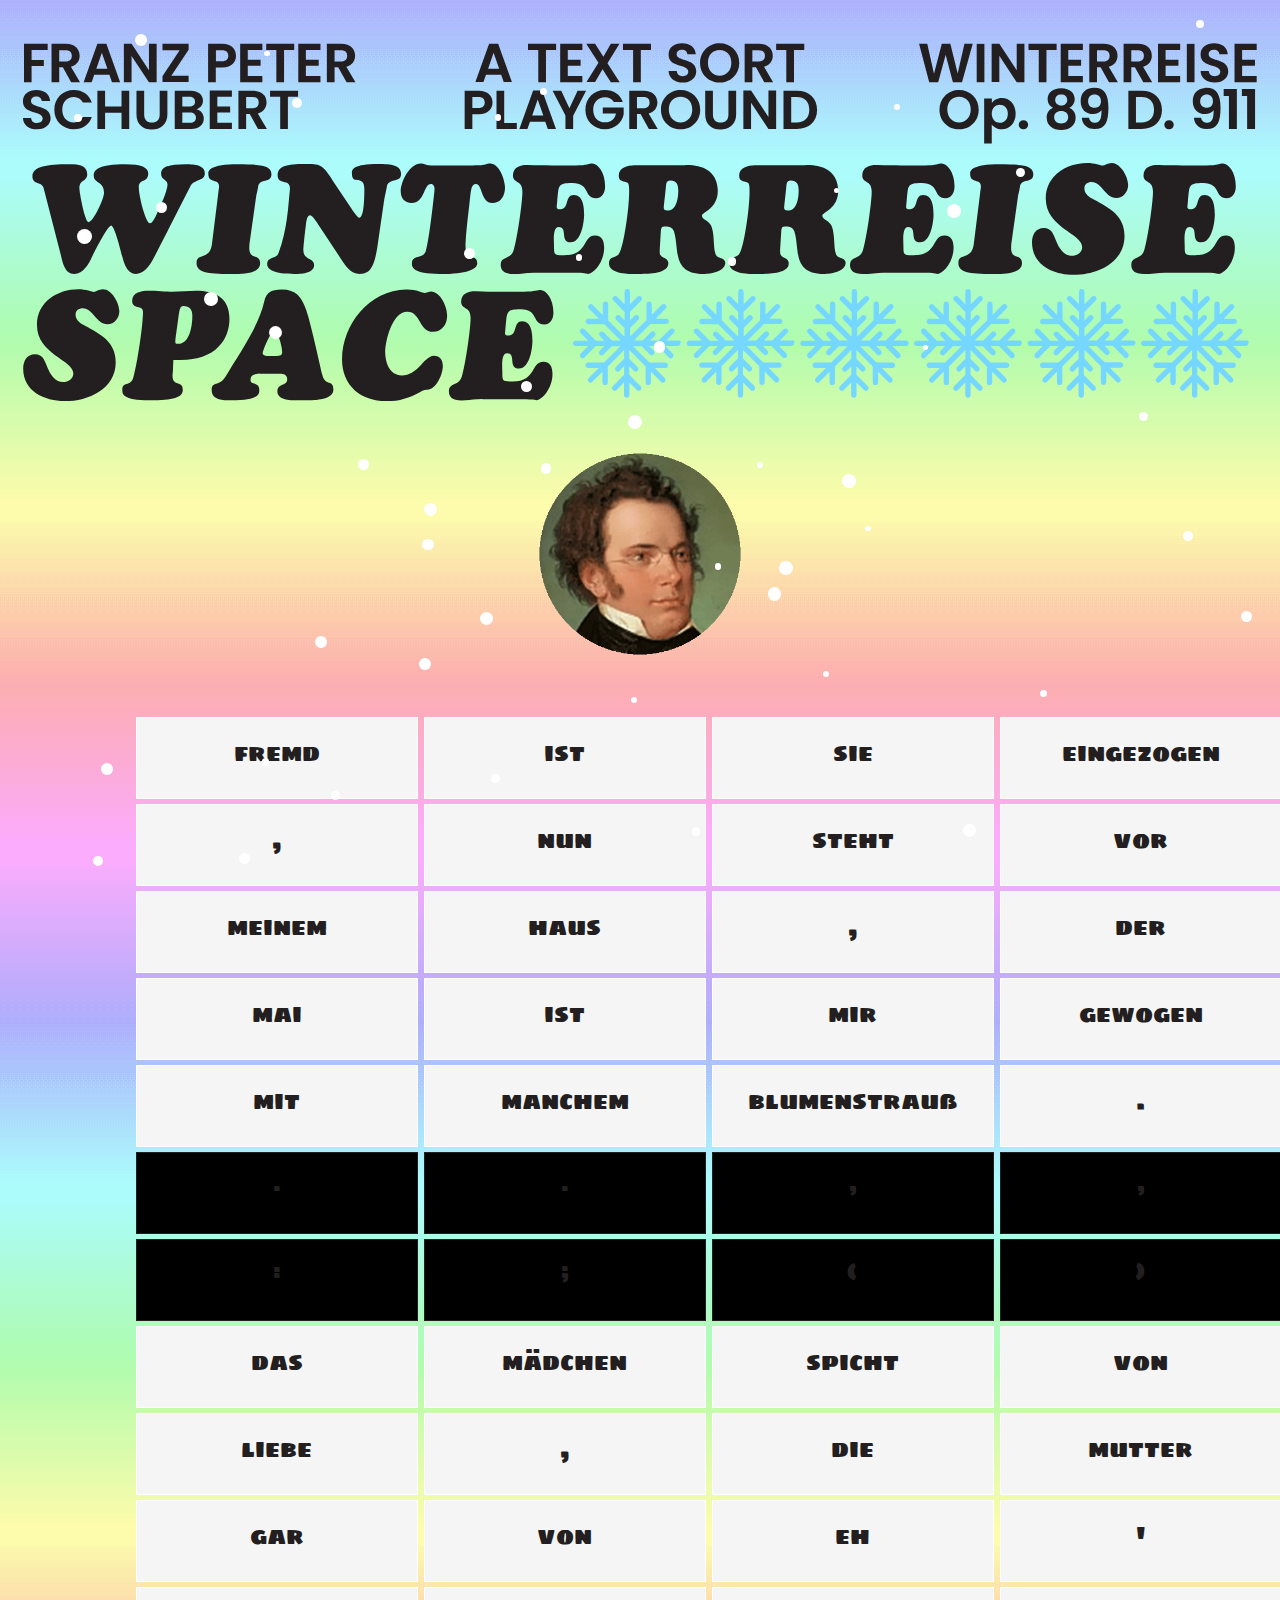
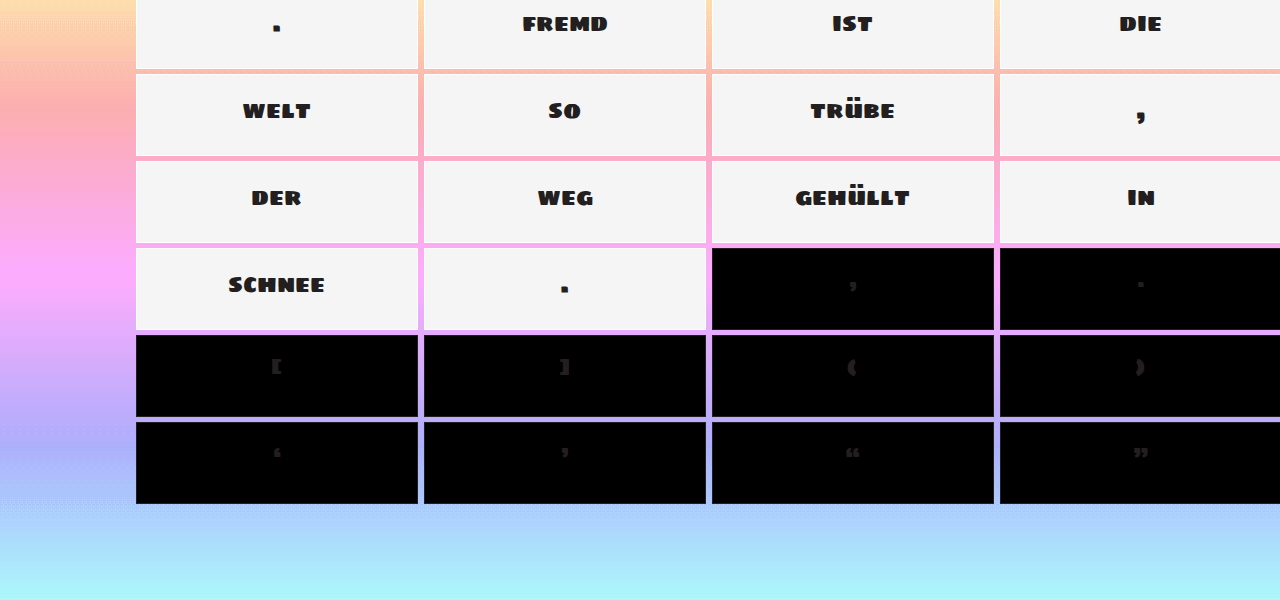
==== index.html @ 1323a94a "0.01" ====
<!DOCTYPE html>
<head>
  <meta charset="utf-8">
  <meta name="viewport" content="width=device-width, initial-scale=1">
  <link href="https://fonts.googleapis.com/css?family=Sigmar+One&display=swap" rel="stylesheet">
  <script src="https://code.jquery.com/jquery-2.2.4.min.js"></script>
  <title>❄ Winterreise Space ❄</title>
</head>
<body>
  <script type="text/javascript" src="./data/snowfall.jquery.min.js"></script>
  <script type="text/javascript">
  jQuery(document).snowfall({
    flakeCount : 50,			// 要素の数
    flakeColor : '#FFF',		// 要素の色
    flakeIndex : 999999,		// 要素のz-index
    minSize : 5,				// 要素の最小サイズ
    maxSize : 15,				// 要素の最大サイズ
    minSpeed : 1,				// 要素の最小落下スピード
    maxSpeed : 5,				// 要素の最大落下スピード
    round : true,				// 要素に丸みを持たせる？
    shadow : false				// 要素に影をつける？
    //collection : 'div'		// 要素を指定の要素に積もらせる設定(画像を設定してもflakeColorで指定した要素の色が積もります)
    //image : './image.png'		// 要素を指定の画像に変更
  });
  </script>
<style>
  body {
    margin: 10px auto;
    width: 100%;
    background: url("./data/vertical3.gif"); 
    color: #231F20;
    font-family: 'Sigmar One', cursive, "Tsukushi A Round Gothic", 筑紫A丸ゴシック, YuGothic, "Yu Gothic", 游ゴシック, sans-serif;
  }
  h1{
  padding: 10px;
  font-weight: bold;
  font-size: 200%;
  text-align: center;
  }
  h4{
  /* padding-top: 30%; */
  margin-top: 300px;
  padding: 10px;
  font-size: 200%;
  text-align: center;
  /* padding: 5px; */
  }
  .container{
    margin: 0 auto;
    width: 90%;
    height: 50%
  }
  .list{
    float: center;
    margin-left: 2.5%;
    width: 100%;
  }
  .list li {
    float: left;
    /* margin-left: 15px; */
    margin-bottom: 5px;
    margin-right: 3px;
    margin-left: 3px;
    padding: 15px;
    width: 250px;
    height: 50px;
    border: 1px solid rgb(255, 255, 255);
    background-color: whitesmoke;
    font-size: 24px;
    text-align: center;
    list-style: none;
  }
  .list li:hover {
    cursor: move;
  }
  .Tlist {
    float: center;
    margin-left: 2.5%;
    width: 100%;
  }
  .Tlist li {
    float: left;
    font-size: 20px;
    padding: 15px;
    margin-bottom: 5px;
    margin-right: 3px;
    margin-left: 3px;
    background-color: black;
    border: 1px solid #231f20;
    color: #231F20;
    width: 250px; height: 50px;
    text-align: center;
    list-style: none;
  }
  .logo {
  font-family: "Tsukushi A Round Gothic", 筑紫A丸ゴシック, YuGothic, "Yu Gothic", 游ゴシック, sans-serif;
  padding: 0px;
  font-weight: bold;
  font-size: 180%;
  text-align:center; }
  @media screen and (max-width: 480px) {
    #logo {
      display: inline-block;
      padding: 0px 0px 20px;
      text-align: center;
    }
  }
  .logo .logoimg {
    /* display: block; */
    width: 48%;
    margin: 3%;
    fill: black; }
    @media screen and (max-width: 480px) {
      .logo .logoimg {
        display: inline-block;
        width: 100%;
        margin: auto; 
        padding: 0px 0px 0px;} }
  .img {
    /* display: block; */
    width: 30%;
    height: auto;
    padding-top: 10px;
    fill: black; }
</style>
<h1>
  <!-- ❄ Winterreise Space ❄ -->
  <img src="./data/logo.svg" class="logoimg"><br>
  <img src="./data/13.gif"class="img">
</h1><p>
<div class="container">
<div class="lists_wrap">
<ul class="list" id="list1">
  <li class="list">fremd</li>
  <li class="list">ist</li>
  <li class="list">sie</li>
  <li class="list">eingezogen</li>
  <li class="list">,</li>
  <li class="list">nun</li>
  <li class="list">steht</li>
  <li class="list">vor</li>
  <li class="list">meinem</li>
  <li class="list">haus</li>
  <li class="list">,</li>
  <li class="list">der</li>
  <li class="list">mai</li>
  <li class="list">ist</li>
  <li class="list">mir</li>
  <li class="list">gewogen</li>
  <li class="list">mit</li>
  <li class="list">manchem</li>
  <li class="list">blumenstrauß</li>
  <li class="list">.</li>
</ul>
</div>
</div>
<!-- <br><br><br><br><br><br><br><br><br><br><br><br><br><br><br><br><br> -->
<!-- <h4>👇 -------------- TRASH -------------- 👇</h4> -->
<div class="container">
<ul class="Tlist" id="trash1">
  <li class="Tlist">.</li>
  <li class="Tlist">.</li>
  <li class="Tlist">,</li>
  <li class="Tlist">,</li>
  <li class="Tlist">:</li>
  <li class="Tlist">;</li>
  <li class="Tlist">(</li>
  <li class="Tlist">)</li>

</ul>

</div>
<div class="container">
  <ul class="list" id="list2">
    <li class="list">das</li>
    <li class="list">mädchen</li>
    <li class="list">spicht</li>
    <li class="list">von</li>
    <li class="list">liebe</li>
    <li class="list">,</li>
    <li class="list">die</li>
    <li class="list">mutter</li>
    <li class="list">gar</li>
    <li class="list">von</li>
    <li class="list">eh</li>
    <li class="list">'</li>
    <li class="list">.</li>
    <li class="list">fremd</li>
    <li class="list">ist</li>
    <li class="list">die</li>
    <li class="list">welt</li>
    <li class="list">so</li>
    <li class="list">trübe</li>
    <li class="list">,</li>
    <li class="list">der</li>
    <li class="list">weg</li>
    <li class="list">gehüllt</li>
    <li class="list">in</li>
    <li class="list">schnee</li>
    <li class="list">.</li>
  </ul>
  </div>
<div class="container">
    <ul class="Tlist" id="trash2">
      <li class="Tlist">,</li>
      <li class="Tlist">.</li>
      <li class="Tlist">[</li>
      <li class="Tlist">]</li>
      <li class="Tlist">(</li>
      <li class="Tlist">)</li>
      <li class="Tlist">‘</li>
      <li class="Tlist">’</li>
      <li class="Tlist">“</li>
      <li class="Tlist">”</li>

  </p>    
  </ul>
  </div>
<h1><p><br><br><br><br><br><br><br><br><br><br><br><br><br><br><br><br><br><br><br><br><br><br><br><br><br><br>
</h1></p>
<script src="./js/jquery-3.3.1.min.js"></script>
<script src="./js/Sortable/Sortable.min.js"></script>
<!-- <script src="./js/sor_ser.js"></script> -->
<script>
  // $(function(){
  //   Sortable.create(listWithHandle, {
  //     animation: 150,
  //   });
  // });
  $(function(){
    Sortable.create(list1, {
      sort: 1,
      group: {
        name: 'common_lists',
        pull: 'clone', // コピー
        pull: true,    // 移動
        put: true
      },
      animation: 150
    });
    Sortable.create(trash1, {
      sort: 1,
      group: {
        name: 'common_lists',
        pull: true,
        put: true
      },
      animation: 150
    });
    Sortable.create(list2, {
      sort: 1,
      group: {
        name: 'common_lists',
        pull: true,
        put: true
      },
      animation: 150
    });
    Sortable.create(trash2, {
      sort: 1,
      group: {
        name: 'common_lists',
        pull: true,
        put: true
      },
      animation: 150
    });
  });
  // var sortableLinks = $("list1", "list2");
  // $(sortableLinks).sortable();
  // var linkOrderData = $(sortableLinks).sortable('serialize');


</script>
</body>
</html>
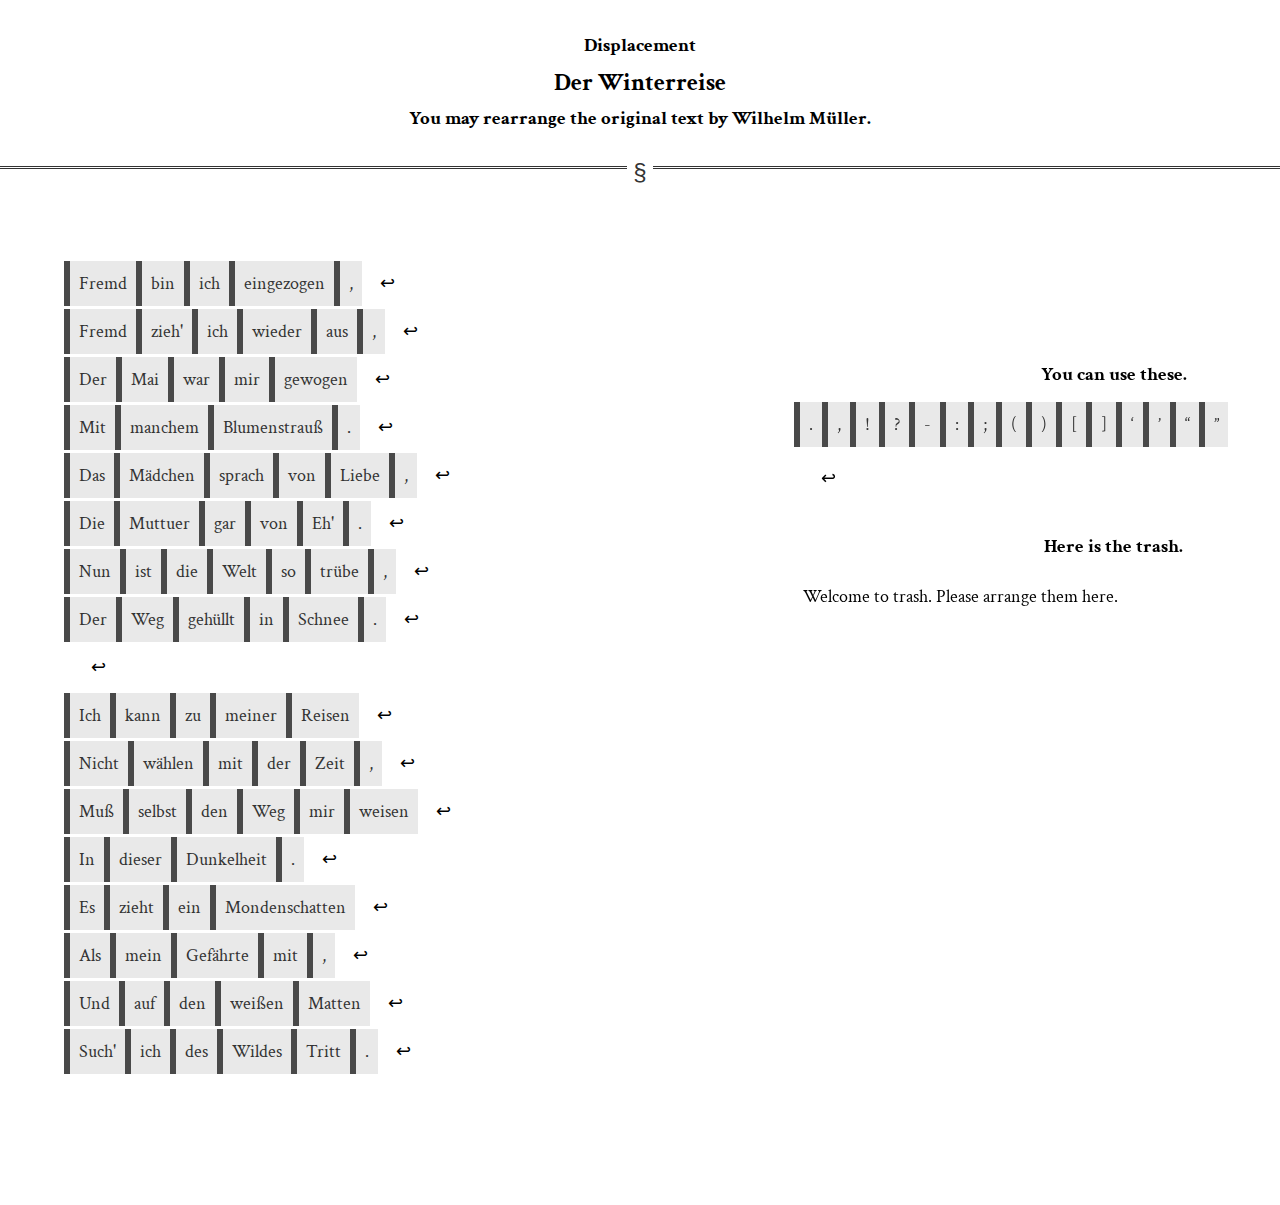
==== commit 63c8d7bd: "1.0" ====
--- a/index.html
+++ b/index.html
@@ -2,275 +2,195 @@
 <head>
   <meta charset="utf-8">
   <meta name="viewport" content="width=device-width, initial-scale=1">
-  <link href="https://fonts.googleapis.com/css?family=Sigmar+One&display=swap" rel="stylesheet">
-  <script src="https://code.jquery.com/jquery-2.2.4.min.js"></script>
-  <title>❄ Winterreise Space ❄</title>
+  <!-- <link href="https://fonts.googleapis.com/css?family=Sigmar+One&display=swap" rel="stylesheet"> -->
+  <link href="https://fonts.googleapis.com/css?family=Crimson+Text&display=swap" rel="stylesheet">
+  <link href="./index.css" rel="stylesheet">
+  <script type="text/javascript" src="http://ajax.googleapis.com/ajax/libs/jquery/2.1.0/jquery.min.js"></script>
+  <script src="./Sortable.min.js"></script>
+  <title>Der Winterreise</title>
 </head>
 <body>
-  <script type="text/javascript" src="./data/snowfall.jquery.min.js"></script>
+  <div class="H2">Displacement</div>
+  <div class="H1">Der Winterreise</div>
+  <div class="H11">You may rearrange the original text by Wilhelm Müller.</div>
+  <hr>
+  <!-- --------------------------------------------------------------------------- -->
+  <div class="split">
+    <!-- 👇左 -->
+    <div class="split-item split-left">
+  <div class="list">
+    <div class="item">Fremd</div>
+    <div class="item">bin</div>
+    <div class="item">ich</div>
+    <div class="item">eingezogen</div>
+    <div class="item">,</div>
+    <div class="filtered">　↩</div>
+    <div class="item">Fremd</div>
+    <div class="item">zieh'</div>
+    <div class="item">ich</div>
+    <div class="item">wieder</div>
+    <div class="item">aus</div>
+    <div class="item">,</div>
+    <div class="filtered">　↩</div>
+    <div class="item">Der</div>
+    <div class="item">Mai</div>
+    <div class="item">war</div>
+    <div class="item">mir</div>
+    <div class="item">gewogen</div>
+    <div class="filtered">　↩</div>
+    <div class="item">Mit</div>
+    <div class="item">manchem</div>
+    <div class="item">Blumenstrauß</div>
+    <div class="item">.</div>
+    <div class="filtered">　↩</div>
+    <div class="item">Das</div>
+    <div class="item">Mädchen</div>
+    <div class="item">sprach</div>
+    <div class="item">von</div>
+    <div class="item">Liebe</div>
+    <div class="item">,</div>
+    <div class="filtered">　↩</div>
+    <div class="item">Die</div>
+    <div class="item">Muttuer</div>
+    <div class="item">gar</div>
+    <div class="item">von</div>
+    <div class="item">Eh'</div>
+    <div class="item">.</div>
+    <div class="filtered">　↩</div>
+    <div class="item">Nun</div>
+    <div class="item">ist</div>
+    <div class="item">die</div>
+    <div class="item">Welt</div>
+    <div class="item">so</div>
+    <div class="item">trübe</div>
+    <div class="item">,</div>
+    <div class="filtered">　↩</div>
+    <div class="item">Der</div>
+    <div class="item">Weg</div>
+    <div class="item">gehüllt</div>
+    <div class="item">in</div>
+    <div class="item">Schnee</div>
+    <div class="item">.</div>
+    <div class="filtered">　↩</div>
+    <div class="filtered">　↩</div>
+    
+    <div class="item">Ich</div>
+    <div class="item">kann</div>
+    <div class="item">zu</div>
+    <div class="item">meiner</div>
+    <div class="item">Reisen</div>
+    <div class="filtered">　↩</div>
+    <div class="item">Nicht</div>
+    <div class="item">wählen</div>
+    <div class="item">mit</div>
+    <div class="item">der</div>
+    <div class="item">Zeit</div>
+    <div class="item">,</div>
+    <div class="filtered">　↩</div>
+    <div class="item">Muß</div>
+    <div class="item">selbst</div>
+    <div class="item">den</div>
+    <div class="item">Weg</div>
+    <div class="item">mir</div>
+    <div class="item">weisen</div>
+    <div class="filtered">　↩</div>
+    <div class="item">In</div>
+    <div class="item">dieser</div>
+    <div class="item">Dunkelheit</div>
+    <div class="item">.</div>
+    <div class="filtered">　↩</div>
+    <div class="item">Es</div>
+    <div class="item">zieht</div>
+    <div class="item">ein</div>
+    <div class="item">Mondenschatten</div>
+    <div class="filtered">　↩</div>
+    <div class="item">Als</div>
+    <div class="item">mein</div>
+    <div class="item">Gefährte</div>
+    <div class="item">mit</div>
+    <div class="item">,</div>
+    <div class="filtered">　↩</div>
+    <div class="item">Und</div>
+    <div class="item">auf</div>
+    <div class="item">den</div>
+    <div class="item">weißen</div>
+    <div class="item">Matten</div>
+    <div class="filtered">　↩</div>
+    <div class="item">Such'</div>
+    <div class="item">ich</div>
+    <div class="item">des</div>
+    <div class="item">Wildes</div>
+    <div class="item">Tritt</div>
+    <div class="item">.</div>
+    <div class="filtered">　↩</div>
+
+  </div>
   <script type="text/javascript">
-  jQuery(document).snowfall({
-    flakeCount : 50,			// 要素の数
-    flakeColor : '#FFF',		// 要素の色
-    flakeIndex : 999999,		// 要素のz-index
-    minSize : 5,				// 要素の最小サイズ
-    maxSize : 15,				// 要素の最大サイズ
-    minSpeed : 1,				// 要素の最小落下スピード
-    maxSpeed : 5,				// 要素の最大落下スピード
-    round : true,				// 要素に丸みを持たせる？
-    shadow : false				// 要素に影をつける？
-    //collection : 'div'		// 要素を指定の要素に積もらせる設定(画像を設定してもflakeColorで指定した要素の色が積もります)
-    //image : './image.png'		// 要素を指定の画像に変更
-  });
+    $(function() {
+      Sortable.create($('.list')[0], {
+        group: 'shared',
+        filter: '.filtered1',
+        animation: 150  // ミリ秒で指定
+    });
+    });
   </script>
-<style>
-  body {
-    margin: 10px auto;
-    width: 100%;
-    background: url("./data/vertical3.gif"); 
-    color: #231F20;
-    font-family: 'Sigmar One', cursive, "Tsukushi A Round Gothic", 筑紫A丸ゴシック, YuGothic, "Yu Gothic", 游ゴシック, sans-serif;
-  }
-  h1{
-  padding: 10px;
-  font-weight: bold;
-  font-size: 200%;
-  text-align: center;
-  }
-  h4{
-  /* padding-top: 30%; */
-  margin-top: 300px;
-  padding: 10px;
-  font-size: 200%;
-  text-align: center;
-  /* padding: 5px; */
-  }
-  .container{
-    margin: 0 auto;
-    width: 90%;
-    height: 50%
-  }
-  .list{
-    float: center;
-    margin-left: 2.5%;
-    width: 100%;
-  }
-  .list li {
-    float: left;
-    /* margin-left: 15px; */
-    margin-bottom: 5px;
-    margin-right: 3px;
-    margin-left: 3px;
-    padding: 15px;
-    width: 250px;
-    height: 50px;
-    border: 1px solid rgb(255, 255, 255);
-    background-color: whitesmoke;
-    font-size: 24px;
-    text-align: center;
-    list-style: none;
-  }
-  .list li:hover {
-    cursor: move;
-  }
-  .Tlist {
-    float: center;
-    margin-left: 2.5%;
-    width: 100%;
-  }
-  .Tlist li {
-    float: left;
-    font-size: 20px;
-    padding: 15px;
-    margin-bottom: 5px;
-    margin-right: 3px;
-    margin-left: 3px;
-    background-color: black;
-    border: 1px solid #231f20;
-    color: #231F20;
-    width: 250px; height: 50px;
-    text-align: center;
-    list-style: none;
-  }
-  .logo {
-  font-family: "Tsukushi A Round Gothic", 筑紫A丸ゴシック, YuGothic, "Yu Gothic", 游ゴシック, sans-serif;
-  padding: 0px;
-  font-weight: bold;
-  font-size: 180%;
-  text-align:center; }
-  @media screen and (max-width: 480px) {
-    #logo {
-      display: inline-block;
-      padding: 0px 0px 20px;
-      text-align: center;
-    }
-  }
-  .logo .logoimg {
-    /* display: block; */
-    width: 48%;
-    margin: 3%;
-    fill: black; }
-    @media screen and (max-width: 480px) {
-      .logo .logoimg {
-        display: inline-block;
-        width: 100%;
-        margin: auto; 
-        padding: 0px 0px 0px;} }
-  .img {
-    /* display: block; */
-    width: 30%;
-    height: auto;
-    padding-top: 10px;
-    fill: black; }
-</style>
-<h1>
-  <!-- ❄ Winterreise Space ❄ -->
-  <img src="./data/logo.svg" class="logoimg"><br>
-  <img src="./data/13.gif"class="img">
-</h1><p>
-<div class="container">
-<div class="lists_wrap">
-<ul class="list" id="list1">
-  <li class="list">fremd</li>
-  <li class="list">ist</li>
-  <li class="list">sie</li>
-  <li class="list">eingezogen</li>
-  <li class="list">,</li>
-  <li class="list">nun</li>
-  <li class="list">steht</li>
-  <li class="list">vor</li>
-  <li class="list">meinem</li>
-  <li class="list">haus</li>
-  <li class="list">,</li>
-  <li class="list">der</li>
-  <li class="list">mai</li>
-  <li class="list">ist</li>
-  <li class="list">mir</li>
-  <li class="list">gewogen</li>
-  <li class="list">mit</li>
-  <li class="list">manchem</li>
-  <li class="list">blumenstrauß</li>
-  <li class="list">.</li>
-</ul>
-</div>
-</div>
-<!-- <br><br><br><br><br><br><br><br><br><br><br><br><br><br><br><br><br> -->
-<!-- <h4>👇 -------------- TRASH -------------- 👇</h4> -->
-<div class="container">
-<ul class="Tlist" id="trash1">
-  <li class="Tlist">.</li>
-  <li class="Tlist">.</li>
-  <li class="Tlist">,</li>
-  <li class="Tlist">,</li>
-  <li class="Tlist">:</li>
-  <li class="Tlist">;</li>
-  <li class="Tlist">(</li>
-  <li class="Tlist">)</li>
+    </div>
+    <!-- 👇右 -->
+    <div class="split-item split-right">
+    <div class="split-right__inner">
+    <div class="H11W"><br><br><br>You can use these.</div>
+    <div class="4copy">
+      <div class="item">.</div>
+      <div class="item">,</div>
+      <div class="item">!</div>
+      <div class="item">?</div>
+      <div class="item">-</div>
+      <div class="item">:</div>
+      <div class="item">;</div>
+      <div class="item">(</div>
+      <div class="item">)</div>
+      <div class="item">[</div>
+      <div class="item">]</div>
+      <div class="item">‘</div>
+      <div class="item">’</div>
+      <div class="item">“</div>
+      <div class="item">”</div>
+      <br><br>
+      <div class="filtered">　↩</div>
+      <br>
+    </div>
+          <script type="text/javascript">
+          $(function(){
+            Sortable.create($('.4copy')[0], {
+            group: {
+              name: 'shared',
+              pull: 'clone',
+              put: false // Do not allow items to be put into this list
+            },
+            animation: 150,
+            sort: false // To disable sorting: set sort to false
+            });
+          })
+          </script>
+    <!-- 👇ゴミ箱 -->
+    <div class="H11W">Here is the trash.</div>
+    <div class="trash">
+      <div class="filtered0">Welcome to trash. Please arrange them here.</div>
+          <script type="text/javascript">
+            $(function(){
+              Sortable.create($('.trash')[0], {
+              group: {
+                name: 'shared'
+              },
+              animation: 150,
+              filter: '.filtered0',
+              sort: false // To disable sorting: set sort to false
+              });
+            })
+            </script>
+    </div>
+    </div></div>
 
-</ul>
-
-</div>
-<div class="container">
-  <ul class="list" id="list2">
-    <li class="list">das</li>
-    <li class="list">mädchen</li>
-    <li class="list">spicht</li>
-    <li class="list">von</li>
-    <li class="list">liebe</li>
-    <li class="list">,</li>
-    <li class="list">die</li>
-    <li class="list">mutter</li>
-    <li class="list">gar</li>
-    <li class="list">von</li>
-    <li class="list">eh</li>
-    <li class="list">'</li>
-    <li class="list">.</li>
-    <li class="list">fremd</li>
-    <li class="list">ist</li>
-    <li class="list">die</li>
-    <li class="list">welt</li>
-    <li class="list">so</li>
-    <li class="list">trübe</li>
-    <li class="list">,</li>
-    <li class="list">der</li>
-    <li class="list">weg</li>
-    <li class="list">gehüllt</li>
-    <li class="list">in</li>
-    <li class="list">schnee</li>
-    <li class="list">.</li>
-  </ul>
   </div>
-<div class="container">
-    <ul class="Tlist" id="trash2">
-      <li class="Tlist">,</li>
-      <li class="Tlist">.</li>
-      <li class="Tlist">[</li>
-      <li class="Tlist">]</li>
-      <li class="Tlist">(</li>
-      <li class="Tlist">)</li>
-      <li class="Tlist">‘</li>
-      <li class="Tlist">’</li>
-      <li class="Tlist">“</li>
-      <li class="Tlist">”</li>
-
-  </p>    
-  </ul>
-  </div>
-<h1><p><br><br><br><br><br><br><br><br><br><br><br><br><br><br><br><br><br><br><br><br><br><br><br><br><br><br>
-</h1></p>
-<script src="./js/jquery-3.3.1.min.js"></script>
-<script src="./js/Sortable/Sortable.min.js"></script>
-<!-- <script src="./js/sor_ser.js"></script> -->
-<script>
-  // $(function(){
-  //   Sortable.create(listWithHandle, {
-  //     animation: 150,
-  //   });
-  // });
-  $(function(){
-    Sortable.create(list1, {
-      sort: 1,
-      group: {
-        name: 'common_lists',
-        pull: 'clone', // コピー
-        pull: true,    // 移動
-        put: true
-      },
-      animation: 150
-    });
-    Sortable.create(trash1, {
-      sort: 1,
-      group: {
-        name: 'common_lists',
-        pull: true,
-        put: true
-      },
-      animation: 150
-    });
-    Sortable.create(list2, {
-      sort: 1,
-      group: {
-        name: 'common_lists',
-        pull: true,
-        put: true
-      },
-      animation: 150
-    });
-    Sortable.create(trash2, {
-      sort: 1,
-      group: {
-        name: 'common_lists',
-        pull: true,
-        put: true
-      },
-      animation: 150
-    });
-  });
-  // var sortableLinks = $("list1", "list2");
-  // $(sortableLinks).sortable();
-  // var linkOrderData = $(sortableLinks).sortable('serialize');
-
-
-</script>
 </body>
 </html>--- a/index.css
+++ b/index.css
@@ -0,0 +1,738 @@
+@charset "UTF-8";
+/*!
+ * ress.css • v1.2.2
+ * MIT License
+ * github.com/filipelinhares/ress
+ */
+/* # =================================================================
+   # Global selectors
+   # ================================================================= */
+html {
+  box-sizing: border-box;
+  overflow-y: scroll;
+  /* All browsers without overlaying scrollbars */
+  -webkit-text-size-adjust: 100%;
+  /* iOS 8+ */ }
+
+*,
+::before,
+::after {
+  background-repeat: no-repeat;
+  /* Set `background-repeat: no-repeat` to all elements and pseudo elements */
+  box-sizing: inherit; }
+
+::before,
+::after {
+  text-decoration: inherit;
+  /* Inherit text-decoration and vertical align to ::before and ::after pseudo elements */
+  vertical-align: inherit; }
+
+* {
+  padding: 0;
+  /* Reset `padding` and `margin` of all elements */
+  margin: 0; }
+
+/* # =================================================================
+   # General elements
+   # ================================================================= */
+/* Add the correct display in iOS 4-7.*/
+audio:not([controls]) {
+  display: none;
+  height: 0; }
+
+hr {
+  overflow: visible;
+  /* Show the overflow in Edge and IE */ }
+
+/*
+* Correct `block` display not defined for any HTML5 element in IE 8/9
+* Correct `block` display not defined for `details` or `summary` in IE 10/11
+* and Firefox
+* Correct `block` display not defined for `main` in IE 11
+*/
+article,
+aside,
+details,
+figcaption,
+figure,
+footer,
+header,
+main,
+menu,
+nav,
+section,
+summary {
+  display: block; }
+
+summary {
+  display: list-item;
+  /* Add the correct display in all browsers */ }
+
+small {
+  font-size: 80%;
+  /* Set font-size to 80% in `small` elements */ }
+
+[hidden],
+template {
+  display: none;
+  /* Add the correct display in IE */ }
+
+abbr[title] {
+  border-bottom: 1px dotted;
+  /* Add a bordered underline effect in all browsers */
+  text-decoration: none;
+  /* Remove text decoration in Firefox 40+ */ }
+
+a {
+  background-color: transparent;
+  /* Remove the gray background on active links in IE 10 */
+  -webkit-text-decoration-skip: objects;
+  /* Remove gaps in links underline in iOS 8+ and Safari 8+ */ }
+
+a:active,
+a:hover {
+  outline-width: 0;
+  /* Remove the outline when hovering in all browsers */ }
+
+code,
+kbd,
+pre,
+samp {
+  font-family: monospace, monospace;
+  /* Specify the font family of code elements */ }
+
+b,
+strong {
+  font-weight: bolder;
+  /* Correct style set to `bold` in Edge 12+, Safari 6.2+, and Chrome 18+ */ }
+
+dfn {
+  font-style: italic;
+  /* Address styling not present in Safari and Chrome */ }
+
+/* Address styling not present in IE 8/9 */
+mark {
+  background-color: #ff0;
+  color: #000; }
+
+/* https://gist.github.com/unruthless/413930 */
+sub,
+sup {
+  font-size: 75%;
+  line-height: 0;
+  position: relative;
+  vertical-align: baseline; }
+
+sub {
+  bottom: -0.25em; }
+
+sup {
+  top: -0.5em; }
+
+/* # =================================================================
+   # Forms
+   # ================================================================= */
+input {
+  border-radius: 0; }
+
+/* Apply cursor pointer to button elements */
+button,
+[type="button"],
+[type="reset"],
+[type="submit"],
+[role="button"] {
+  cursor: pointer; }
+
+/* Replace pointer cursor in disabled elements */
+[disabled] {
+  cursor: default; }
+
+[type="number"] {
+  width: auto;
+  /* Firefox 36+ */ }
+
+[type="search"] {
+  -webkit-appearance: textfield;
+  /* Safari 8+ */ }
+
+[type="search"]::-webkit-search-cancel-button,
+[type="search"]::-webkit-search-decoration {
+  -webkit-appearance: none;
+  /* Safari 8 */ }
+
+textarea {
+  overflow: auto;
+  /* Internet Explorer 11+ */
+  resize: vertical;
+  /* Specify textarea resizability */ }
+
+button,
+input,
+optgroup,
+select,
+textarea {
+  font: inherit;
+  /* Specify font inheritance of form elements */ }
+
+optgroup {
+  font-weight: bold;
+  /* Restore the font weight unset by the previous rule. */ }
+
+button {
+  overflow: visible;
+  /* Address `overflow` set to `hidden` in IE 8/9/10/11 */ }
+
+/* Remove inner padding and border in Firefox 4+ */
+button::-moz-focus-inner,
+[type="button"]::-moz-focus-inner,
+[type="reset"]::-moz-focus-inner,
+[type="submit"]::-moz-focus-inner {
+  border-style: 0;
+  padding: 0; }
+
+/* Replace focus style removed in the border reset above */
+button:-moz-focusring,
+[type="button"]::-moz-focus-inner,
+[type="reset"]::-moz-focus-inner,
+[type="submit"]::-moz-focus-inner {
+  outline: 1px dotted ButtonText; }
+
+button,
+html [type="button"],
+[type="reset"],
+[type="submit"] {
+  -webkit-appearance: button;
+  /* Correct the inability to style clickable types in iOS */ }
+
+button,
+select {
+  text-transform: none;
+  /* Firefox 40+, Internet Explorer 11- */ }
+
+/* Remove the default button styling in all browsers */
+button,
+input,
+select,
+textarea {
+  background-color: transparent;
+  border-style: none;
+  color: inherit; }
+
+/* Style select like a standard input */
+select {
+  -moz-appearance: none;
+  /* Firefox 36+ */
+  -webkit-appearance: none;
+  /* Chrome 41+ */ }
+
+select::-ms-expand {
+  display: none;
+  /* Internet Explorer 11+ */ }
+
+select::-ms-value {
+  color: currentColor;
+  /* Internet Explorer 11+ */ }
+
+legend {
+  border: 0;
+  /* Correct `color` not being inherited in IE 8/9/10/11 */
+  color: inherit;
+  /* Correct the color inheritance from `fieldset` elements in IE */
+  display: table;
+  /* Correct the text wrapping in Edge and IE */
+  max-width: 100%;
+  /* Correct the text wrapping in Edge and IE */
+  white-space: normal;
+  /* Correct the text wrapping in Edge and IE */ }
+
+::-webkit-file-upload-button {
+  -webkit-appearance: button;
+  /* Correct the inability to style clickable types in iOS and Safari */
+  font: inherit;
+  /* Change font properties to `inherit` in Chrome and Safari */ }
+
+[type="search"] {
+  -webkit-appearance: textfield;
+  /* Correct the odd appearance in Chrome and Safari */
+  outline-offset: -2px;
+  /* Correct the outline style in Safari */ }
+
+/* # =================================================================
+   # Specify media element style
+   # ================================================================= */
+img {
+  border-style: none;
+  /* Remove border when inside `a` element in IE 8/9/10 */ }
+
+/* Add the correct vertical alignment in Chrome, Firefox, and Opera */
+progress {
+  vertical-align: baseline; }
+
+svg:not(:root) {
+  overflow: hidden;
+  /* Internet Explorer 11- */ }
+
+audio,
+canvas,
+progress,
+video {
+  display: inline-block;
+  /* Internet Explorer 11+, Windows Phone 8.1+ */ }
+
+/* # =================================================================
+   # Accessibility
+   # ================================================================= */
+/* Hide content from screens but not screenreaders */
+@media screen {
+  [hidden~="screen"] {
+    display: inherit; }
+
+  [hidden~="screen"]:not(:active):not(:focus):not(:target) {
+    position: absolute !important;
+    clip: rect(0 0 0 0) !important; } }
+/* Specify the progress cursor of updating elements */
+[aria-busy="true"] {
+  cursor: progress; }
+
+/* Specify the pointer cursor of trigger elements */
+[aria-controls] {
+  cursor: pointer; }
+
+/* Specify the unstyled cursor of disabled, not-editable, or otherwise inoperable elements */
+[aria-disabled] {
+  cursor: default; }
+
+/* # =================================================================
+   # Selection
+   # ================================================================= */
+/* Specify text selection background color and omit drop shadow */
+::-moz-selection {
+  background-color: #b3d4fc;
+  /* Required when declaring ::selection */
+  color: #000;
+  text-shadow: none; }
+
+::selection {
+  background-color: #b3d4fc;
+  /* Required when declaring ::selection */
+  color: #000;
+  text-shadow: none; }
+
+html, body {
+  min-height: 100%; }
+
+body {
+  font-family: "游ゴシック", YuGothic, "ヒラギノ角ゴ Pro", "Hiragino Kaku Gothic Pro", "メイリオ", "Meiryo", sans-serif;
+	line-height: 1.7; }
+
+ul {
+  list-style: none;
+  width: 100%; }
+  
+.logo {
+  font-family: "Tsukushi A Round Gothic", 筑紫A丸ゴシック, YuGothic, "Yu Gothic", 游ゴシック, sans-serif;
+  padding: 0px;
+  font-weight: bold;
+  font-size: 180%;
+  text-align:center; }
+  @media screen and (max-width: 480px) {
+    .logo {
+      display: inline-block;
+      padding: 0px 0px 20px;
+      text-align: center;
+    }
+  }
+  .logo .logoimg {
+    /* display: block; */
+    width: 48%;
+    margin: 3%;
+    fill: black; }
+    @media screen and (max-width: 480px) {
+      .logo .logoimg {
+        display: inline-block;
+        width: 100%;
+        margin: auto; 
+        padding: 60px 0px 20px;} }
+
+
+
+.H1{
+  font-family: 'Crimson Text', "Tsukushi A Round Gothic", 筑紫A丸ゴシック, YuGothic, "Yu Gothic", 游ゴシック, sans-serif;
+  padding-top: 0px;
+  font-weight: bold;
+  font-size: 150%;
+  text-align: center;
+}
+
+hr {
+  overflow: visible; /* For IE */
+  padding: 0;
+  border: none;
+  border-top: medium double #333;
+  color: #333;
+  text-align: center;
+}
+hr:after {
+  content: "§";
+  display: inline-block;
+  position: relative;
+  top: -0.7em;
+  font-size: 1.5em;
+  padding: 0 0.25em;
+  background: white;
+}
+
+.H11{
+  font-family: 'Crimson Text', "Tsukushi A Round Gothic", 筑紫A丸ゴシック, YuGothic, "Yu Gothic", 游ゴシック, sans-serif;
+  padding-bottom: 30px;
+  font-weight: bold;
+  font-size: 120%;
+  text-align: center;
+}
+
+.H11W{
+  font-family: 'Crimson Text', "Tsukushi A Round Gothic", 筑紫A丸ゴシック, YuGothic, "Yu Gothic", 游ゴシック, sans-serif;
+  padding-bottom: 10px;
+  font-weight: bold;
+  font-size: 120%;
+  color: #000;
+  text-align: center;
+}
+
+.H2{
+  font-family: 'Crimson Text', "Tsukushi A Round Gothic", 筑紫A丸ゴシック, YuGothic, "Yu Gothic", 游ゴシック, sans-serif;
+  padding-top: 30px;
+  font-weight: bold;
+  font-size: 120%;
+  text-align: center;
+}
+
+.item {
+  -webkit-user-select: none;
+  -moz-user-select: none;
+  -ms-user-select: none;
+  user-select: none;
+  /* display: inline; */
+  float: left;
+  font-family: 'Crimson Text';
+  font-size: 18px;
+  color: #333333;
+  border-left: solid 6px #494949;/*左側の線*/
+  background: #e9e9e9;/*背景色*/
+  margin-bottom: 3px;/* 下のバーとの余白 */
+   line-height: 1.5;
+  padding: 0.5em;
+  list-style-type: none!important;/*ポチ消す*/
+}
+
+.trash .item {
+  -webkit-user-select: none;
+  -moz-user-select: none;
+  -ms-user-select: none;
+  user-select: none;
+  font-size: 0px;
+}
+
+.trash .filtered {
+  -webkit-user-select: none;
+  -moz-user-select: none;
+  -ms-user-select: none;
+  user-select: none;
+  font-size: 0px;
+}
+
+.filtered{ 
+  font-family: 'Crimson Text';
+  color: #000;
+  background: #fff;
+  font-size: 18px;
+  margin-bottom: 3px;/* 下のバーとの余白 */
+  line-height: 1.5;
+  word-wrap: break-word;
+  white-space:nowrap;
+  /* float: left; */
+  padding: 0.5em;
+}
+
+.filtered1{ 
+  font-family: 'Crimson Text';
+  color: #000;
+  background: #fff;
+  font-size: 18px;
+  margin-bottom: 3px;/* 下のバーとの余白 */
+  line-height: 1.5;
+  padding: 0.5em;
+}
+
+.filtered0{ 
+  font-family: 'Crimson Text';
+  color: #000;
+  background: #fff;
+  float: left;
+  font-size: 18px;
+  margin-bottom: 3px;/* 下のバーとの余白 */
+  line-height: 1.5;
+  padding: 0.5em;
+}
+
+.sortable-chosen {
+  color: #fff;
+  font-weight: bold;
+  font-size: 120%;
+  background-color: #574ced;
+  float: left;
+}
+
+.split{
+  display: table;
+  width: 100%;    
+}
+.split-item{
+  display: table-cell;
+  padding-top: 4%;
+  padding-inline-start: 5%;
+  padding-bottom: 10%;
+  width: 50%;
+}
+.split-left{
+  background: #fff;
+  padding-left: 5%;
+  /* color: #fff; */
+  /* position: ; */
+  position: absolute;
+}
+
+.split-right{
+  background: #fff;
+  position: relative;
+  padding-left: 12%;
+  /* height: 180%; */
+}
+
+.split-left__inner{
+  height: 8000px;
+  /* position: fixed; */
+  /* width: 50%; */
+}
+.split-right__inner{
+  height: 100%;
+  width: 50%;
+  position: fixed;
+}
+
+.author{
+  font-family: "Tsukushi A Round Gothic", 筑紫A丸ゴシック, YuGothic, "Yu Gothic", 游ゴシック, sans-serif;
+  padding: 40px;
+  font-weight: bold;
+  font-size: 120%;
+  text-align: center;
+}
+
+.text {
+  /* width: 900px; */
+  width: 90%;
+  margin: 20px auto 30px;
+  font-size: 17px;
+  line-height: 1.7;
+  text-align:center; }
+
+  .text p {
+    /* width: 800px; */
+    width: 80%;
+    margin: 0 auto 30px; 
+    font-size: 17px;
+    text-align: justify; }
+
+  .text blockquote{
+    /* width: 700px; */
+    width: 70%;
+    /* margin: 0 50px; */
+    margin: 0% auto 30px;
+    font-size: 17px;
+    text-align: center;
+    font-style: italic;
+  }
+
+.shomei1{
+  width: 80%;
+  margin:0 6% 30px;
+  font-size: 17px;
+  text-align: right;
+}
+
+.shomei2{
+  width: 80%;
+  margin:0 auto 30px;
+  font-size: 17px;
+  text-align: center;
+}
+
+.citem{
+  overflow: hidden;
+  width: 80%;
+  margin: 20px auto 30px;
+  text-align: center;
+}
+
+.citem label{
+  font-weight: bold;
+}
+
+.citem input{
+  border: solid 1px #aaa;
+  border-radius: 5px;
+  padding:0px;
+  font-size: 14px;
+  width: 300px;
+}
+
+textarea{
+  border: solid 1px #aaa;
+  border-radius:5px;
+  padding: 10px;
+  width: 50%;
+  height: 500px;
+  font-size: 15px;
+}
+  
+.contents {
+  overflow: hidden;
+  width: 750px;
+  height: 300px;
+  margin: 0 auto;
+  padding: 0;
+  box-sizing: border-box;
+  display: flex;
+}
+  
+.box1 {
+  clear: both;
+  padding-top: 100px;
+  background: #777;
+  color: #000;
+  height: 100px;
+  text-align: center; }
+  
+.box2 {
+  background: #aaa;
+  padding-top: 150px;
+  color: #fff;
+  height: 150px;
+  text-align: center; }
+  
+.box3 {
+  background: #ddd;
+  color: #333;
+  padding-top: 300px;
+  height: 400px;
+  text-align: center; }
+  
+.fixed {
+  position: fixed;
+  /* width: 10%; */
+  top: 0%;
+  left: 15%;
+  /* transform: translate(-50%, -50%); */
+  /* z-index: 1000;  */
+}
+
+
+
+
+  #nav {
+    width: 70%;
+    /* height: 10%; */
+    margin: 0 auto;
+    padding: 0;
+    display: flex;
+    float: center;
+  }
+  #nav li {
+    position: relative;
+    list-style: none;
+    float: center;
+    width: 33.3333%;
+  }
+  #nav li a {
+    display: block;
+    /* width: 300px; */
+    height: 100%;
+    text-align: center;
+    color: #fff;
+    font-size: 14px;
+    line-height: 2.8;
+    background: #ff7a70;
+    text-decoration: none;
+    border-right: 1px solid #eee;
+    box-sizing: border-box;
+  }
+  #nav > li:hover > a {/*layer-1*/
+    color: #fff8f7;
+    background: #ffa099;
+  }
+  @media screen and (max-width: 480px) {
+    #nav >li:hover > a {
+      background: #ff7a70
+    }
+  }
+
+  #nav > li li:hover > a {/*layer-2*/
+    color: #999999;
+    background: #ffa099;
+  }
+  @media screen and (max-width: 480px) {
+    #nav > li li:hover > a {
+      background: #ff7a70
+    }
+  }
+
+  #nav li ul {
+    width: 300%;
+    top: 40px;
+    left: 0%;
+    position: absolute;
+  }
+  #nav li ul li {
+    overflow: hidden;
+    height: 0;
+  }
+  #nav li ul li a {
+    border-top: 1px solid #eee;
+  }
+  #nav li:hover > ul > li {
+    overflow: visible;
+    height: 40px;
+  }
+  @media screen and (max-width: 480px){
+    #nav li:hover > ul > li {
+      /* overflow: hidden; */
+      /* height: 0px; */
+      display: none;
+    }
+  }
+
+
+  .content {
+    width: 750px;
+    height: 200px;
+    background: #eee;
+    margin: 0 auto;
+    padding: 10px;
+    text-align: left;
+    box-sizing: border-box;
+  }
+
+  footer {
+    margin-top: 50px; }
+    footer .footerlogo {
+      display: block;
+      width: 10%;
+      height: auto;
+      margin: 0 auto 30px; }
+      @media screen and (max-width: 480px) {
+          footer .footerlogo {
+          display: block;
+          width: 30%;
+          height: auto;
+          margin: 40px auto 50px; } }
+
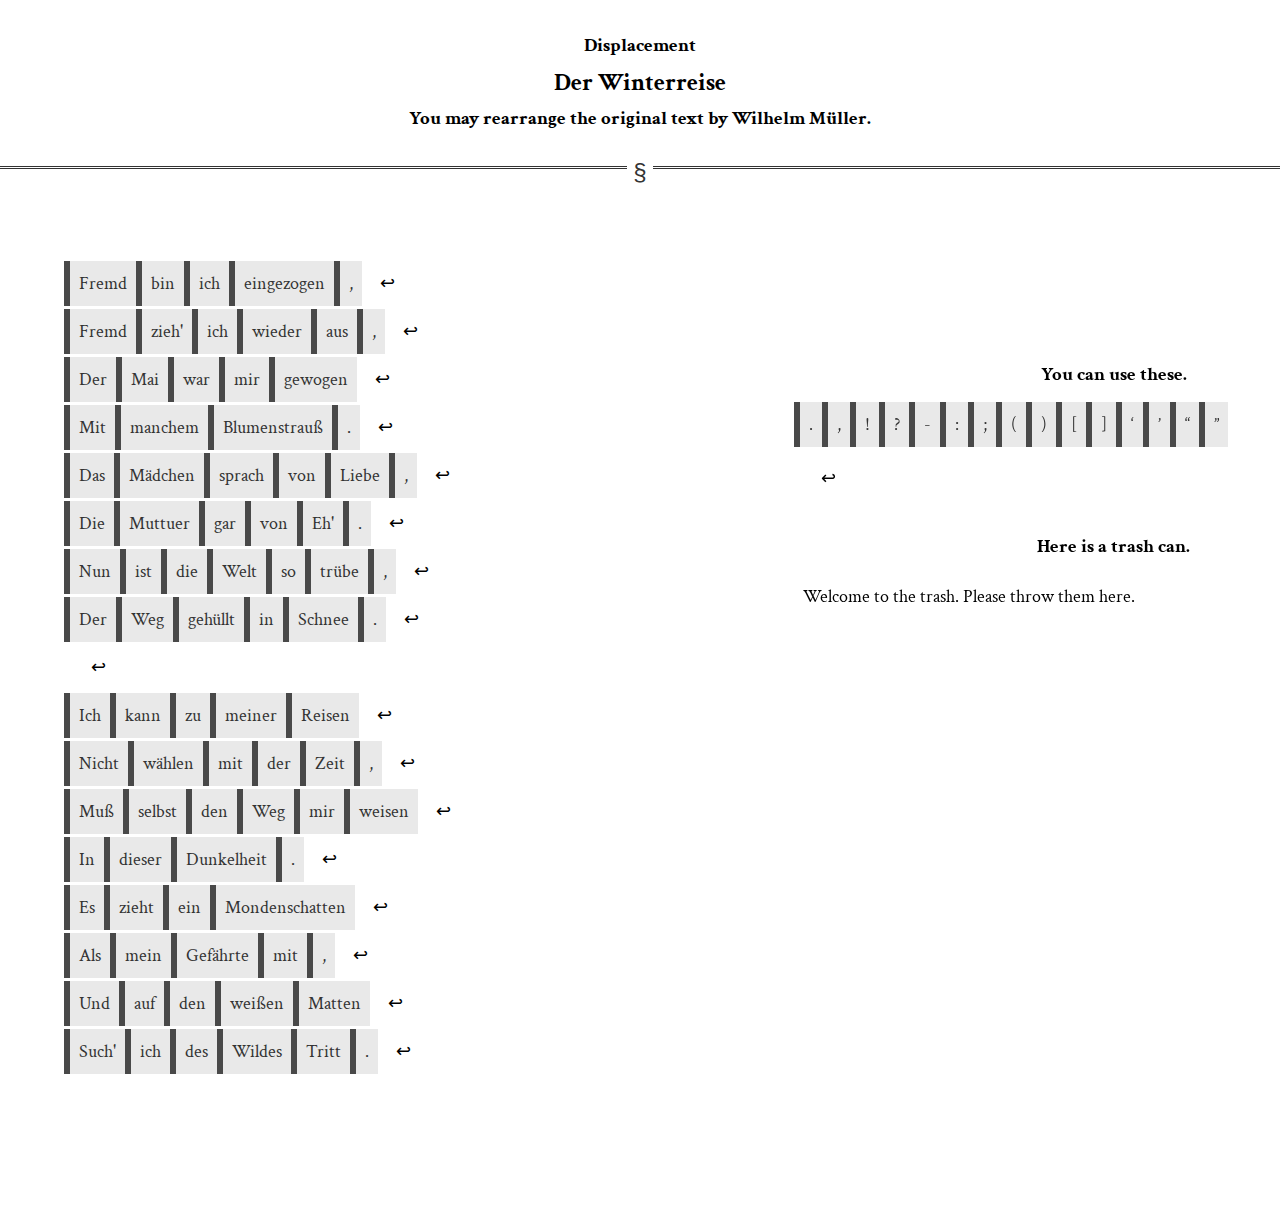
==== commit 634cf579: "change text" ====
--- a/index.html
+++ b/index.html
@@ -5,7 +5,7 @@
   <!-- <link href="https://fonts.googleapis.com/css?family=Sigmar+One&display=swap" rel="stylesheet"> -->
   <link href="https://fonts.googleapis.com/css?family=Crimson+Text&display=swap" rel="stylesheet">
   <link href="./index.css" rel="stylesheet">
-  <script type="text/javascript" src="http://ajax.googleapis.com/ajax/libs/jquery/2.1.0/jquery.min.js"></script>
+  <script type="text/javascript" src="//ajax.googleapis.com/ajax/libs/jquery/2.1.0/jquery.min.js"></script>
   <script src="./Sortable.min.js"></script>
   <title>Der Winterreise</title>
 </head>
@@ -173,9 +173,9 @@
           })
           </script>
     <!-- 👇ゴミ箱 -->
-    <div class="H11W">Here is the trash.</div>
+    <div class="H11W">Here is a trash can.</div>
     <div class="trash">
-      <div class="filtered0">Welcome to trash. Please arrange them here.</div>
+      <div class="filtered0">Welcome to the trash. Please throw them here.</div>
           <script type="text/javascript">
             $(function(){
               Sortable.create($('.trash')[0], {
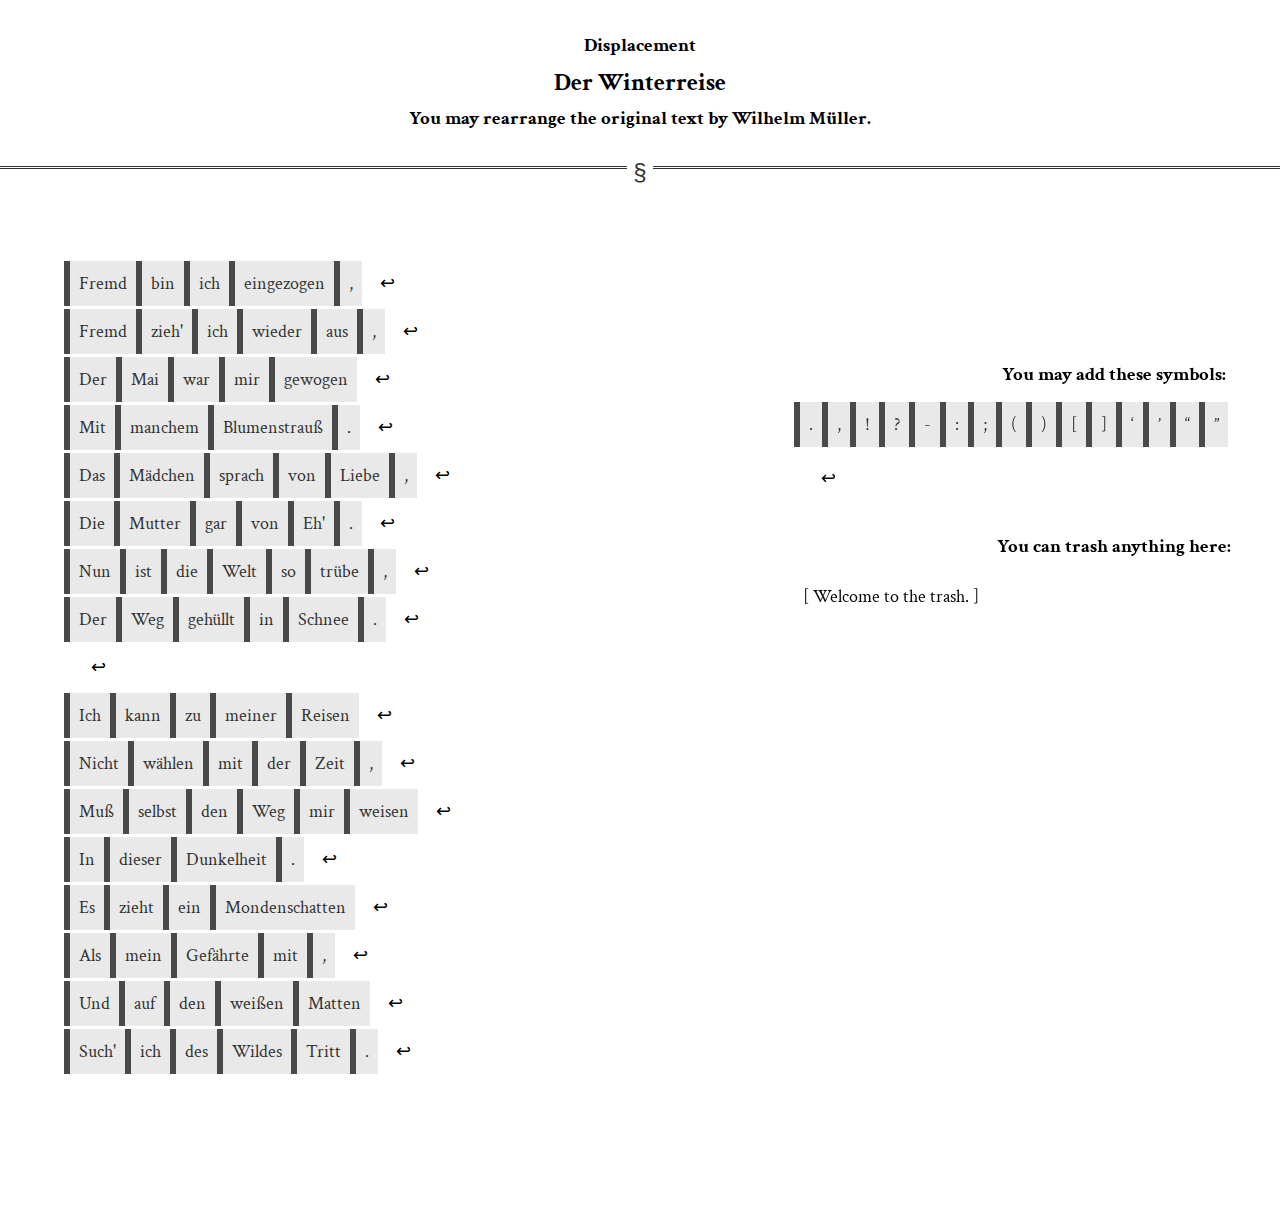
==== commit db6a5382: "change text and correct misspellings" ====
--- a/index.html
+++ b/index.html
@@ -51,7 +51,7 @@
     <div class="item">,</div>
     <div class="filtered">　↩</div>
     <div class="item">Die</div>
-    <div class="item">Muttuer</div>
+    <div class="item">Mutter</div>
     <div class="item">gar</div>
     <div class="item">von</div>
     <div class="item">Eh'</div>
@@ -138,7 +138,7 @@
     <!-- 👇右 -->
     <div class="split-item split-right">
     <div class="split-right__inner">
-    <div class="H11W"><br><br><br>You can use these.</div>
+    <div class="H11W"><br><br><br>You may add these symbols:</div>
     <div class="4copy">
       <div class="item">.</div>
       <div class="item">,</div>
@@ -173,9 +173,9 @@
           })
           </script>
     <!-- 👇ゴミ箱 -->
-    <div class="H11W">Here is a trash can.</div>
+    <div class="H11W">You can trash anything here:</div>
     <div class="trash">
-      <div class="filtered0">Welcome to the trash. Please throw them here.</div>
+      <div class="filtered0">[ Welcome to the trash. ]</div>
           <script type="text/javascript">
             $(function(){
               Sortable.create($('.trash')[0], {
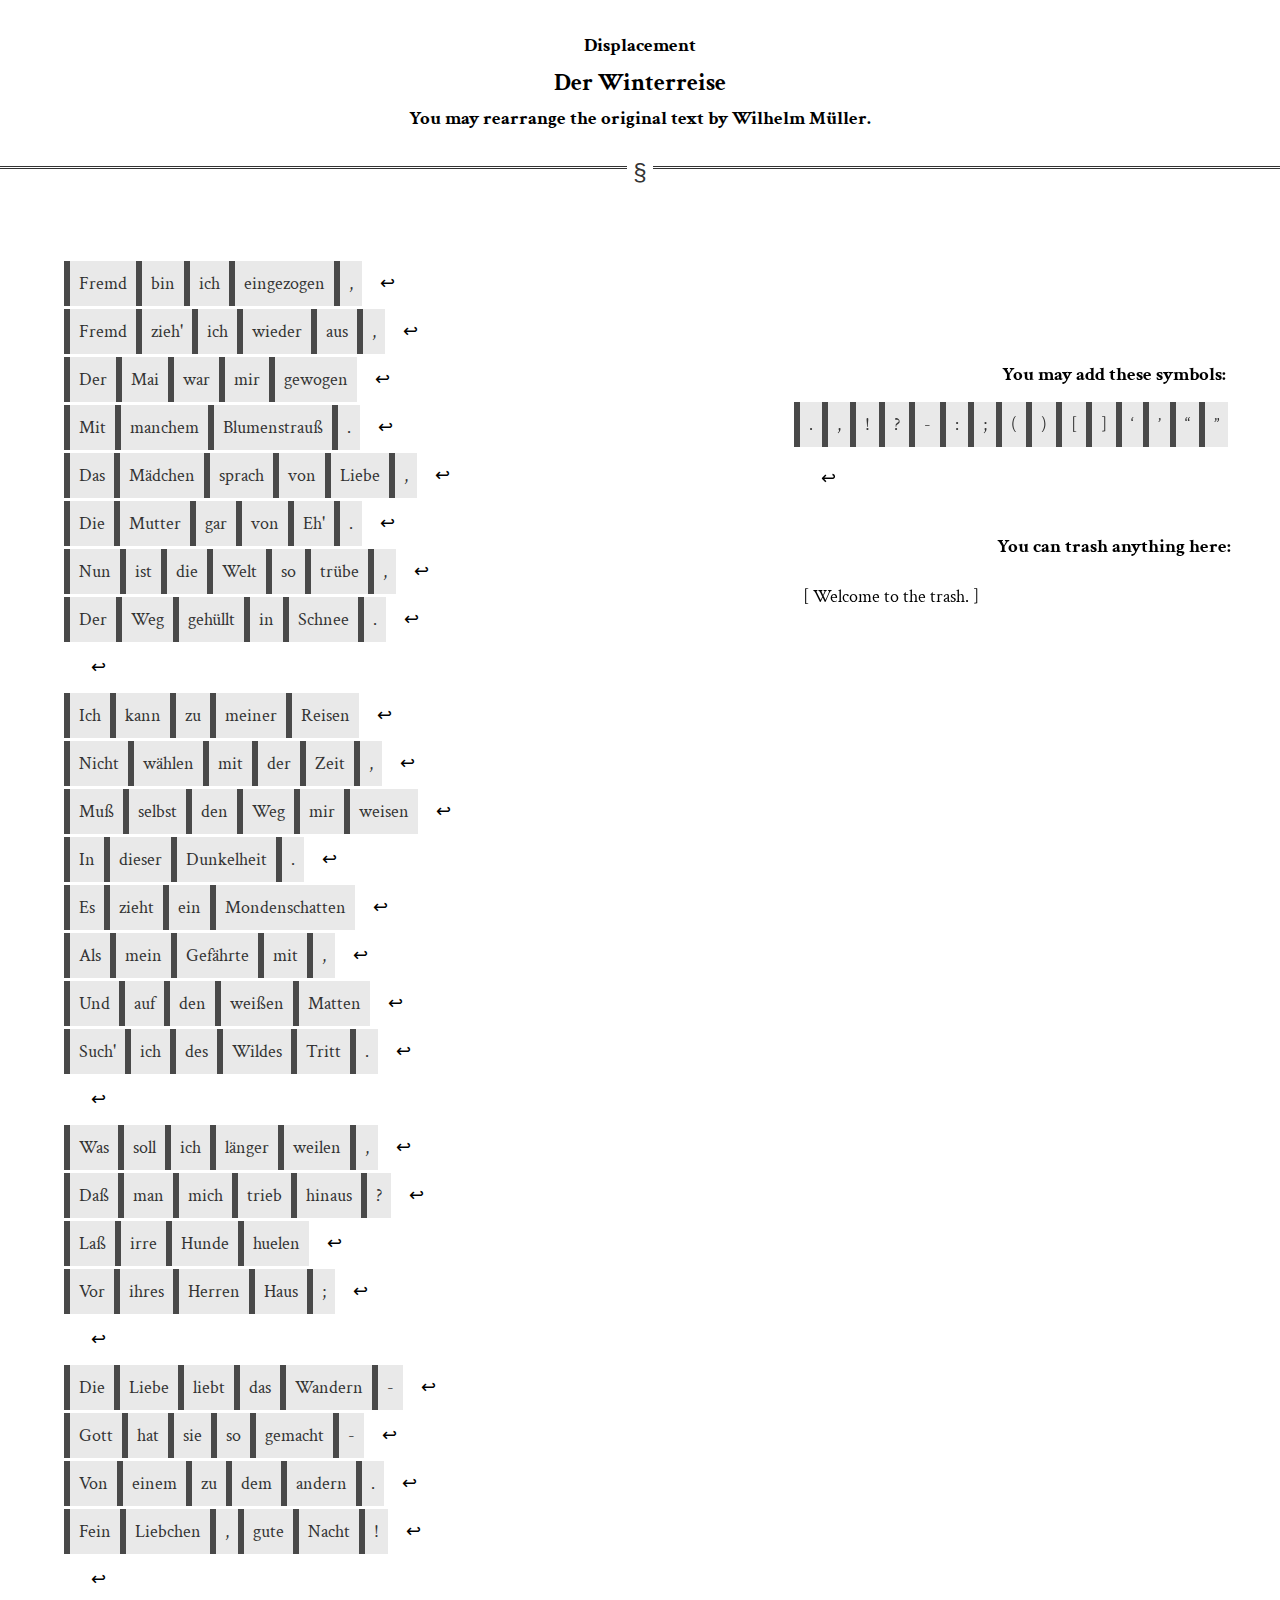
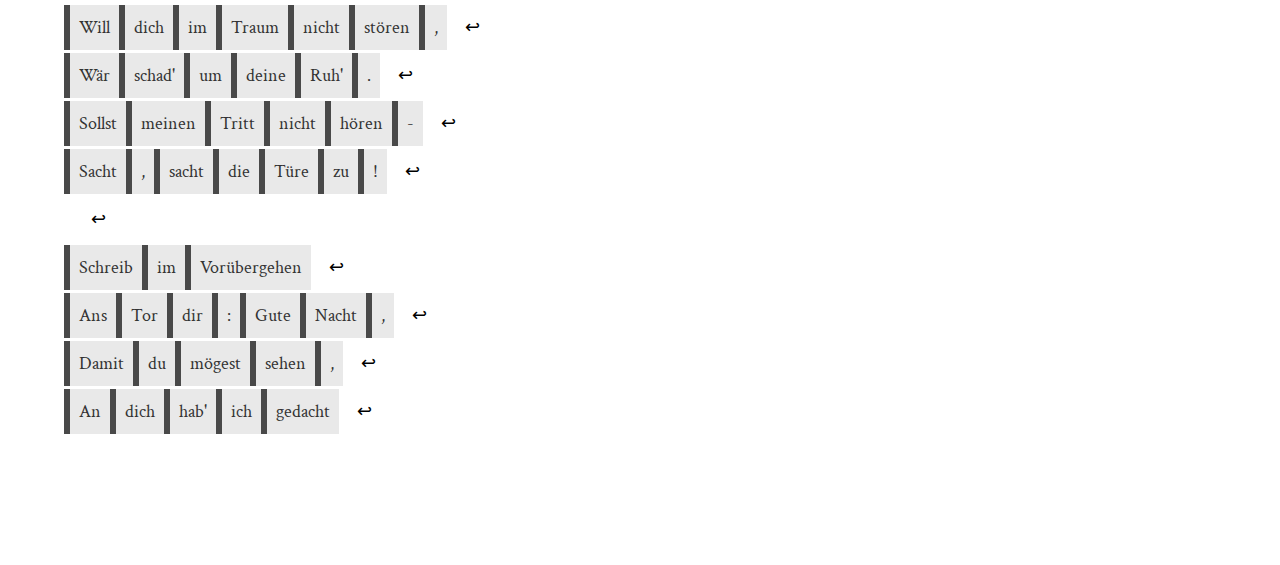
==== commit e03fa9f9: "add 1. Gute Nacht" ====
--- a/index.html
+++ b/index.html
@@ -1,196 +1,313 @@
-<!DOCTYPE html>
-<head>
-  <meta charset="utf-8">
-  <meta name="viewport" content="width=device-width, initial-scale=1">
-  <!-- <link href="https://fonts.googleapis.com/css?family=Sigmar+One&display=swap" rel="stylesheet"> -->
-  <link href="https://fonts.googleapis.com/css?family=Crimson+Text&display=swap" rel="stylesheet">
-  <link href="./index.css" rel="stylesheet">
-  <script type="text/javascript" src="//ajax.googleapis.com/ajax/libs/jquery/2.1.0/jquery.min.js"></script>
-  <script src="./Sortable.min.js"></script>
-  <title>Der Winterreise</title>
-</head>
-<body>
-  <div class="H2">Displacement</div>
-  <div class="H1">Der Winterreise</div>
-  <div class="H11">You may rearrange the original text by Wilhelm Müller.</div>
-  <hr>
-  <!-- --------------------------------------------------------------------------- -->
-  <div class="split">
-    <!-- 👇左 -->
-    <div class="split-item split-left">
-  <div class="list">
-    <div class="item">Fremd</div>
-    <div class="item">bin</div>
-    <div class="item">ich</div>
-    <div class="item">eingezogen</div>
-    <div class="item">,</div>
-    <div class="filtered">　↩</div>
-    <div class="item">Fremd</div>
-    <div class="item">zieh'</div>
-    <div class="item">ich</div>
-    <div class="item">wieder</div>
-    <div class="item">aus</div>
-    <div class="item">,</div>
-    <div class="filtered">　↩</div>
-    <div class="item">Der</div>
-    <div class="item">Mai</div>
-    <div class="item">war</div>
-    <div class="item">mir</div>
-    <div class="item">gewogen</div>
-    <div class="filtered">　↩</div>
-    <div class="item">Mit</div>
-    <div class="item">manchem</div>
-    <div class="item">Blumenstrauß</div>
-    <div class="item">.</div>
-    <div class="filtered">　↩</div>
-    <div class="item">Das</div>
-    <div class="item">Mädchen</div>
-    <div class="item">sprach</div>
-    <div class="item">von</div>
-    <div class="item">Liebe</div>
-    <div class="item">,</div>
-    <div class="filtered">　↩</div>
-    <div class="item">Die</div>
-    <div class="item">Mutter</div>
-    <div class="item">gar</div>
-    <div class="item">von</div>
-    <div class="item">Eh'</div>
-    <div class="item">.</div>
-    <div class="filtered">　↩</div>
-    <div class="item">Nun</div>
-    <div class="item">ist</div>
-    <div class="item">die</div>
-    <div class="item">Welt</div>
-    <div class="item">so</div>
-    <div class="item">trübe</div>
-    <div class="item">,</div>
-    <div class="filtered">　↩</div>
-    <div class="item">Der</div>
-    <div class="item">Weg</div>
-    <div class="item">gehüllt</div>
-    <div class="item">in</div>
-    <div class="item">Schnee</div>
-    <div class="item">.</div>
-    <div class="filtered">　↩</div>
-    <div class="filtered">　↩</div>
-    
-    <div class="item">Ich</div>
-    <div class="item">kann</div>
-    <div class="item">zu</div>
-    <div class="item">meiner</div>
-    <div class="item">Reisen</div>
-    <div class="filtered">　↩</div>
-    <div class="item">Nicht</div>
-    <div class="item">wählen</div>
-    <div class="item">mit</div>
-    <div class="item">der</div>
-    <div class="item">Zeit</div>
-    <div class="item">,</div>
-    <div class="filtered">　↩</div>
-    <div class="item">Muß</div>
-    <div class="item">selbst</div>
-    <div class="item">den</div>
-    <div class="item">Weg</div>
-    <div class="item">mir</div>
-    <div class="item">weisen</div>
-    <div class="filtered">　↩</div>
-    <div class="item">In</div>
-    <div class="item">dieser</div>
-    <div class="item">Dunkelheit</div>
-    <div class="item">.</div>
-    <div class="filtered">　↩</div>
-    <div class="item">Es</div>
-    <div class="item">zieht</div>
-    <div class="item">ein</div>
-    <div class="item">Mondenschatten</div>
-    <div class="filtered">　↩</div>
-    <div class="item">Als</div>
-    <div class="item">mein</div>
-    <div class="item">Gefährte</div>
-    <div class="item">mit</div>
-    <div class="item">,</div>
-    <div class="filtered">　↩</div>
-    <div class="item">Und</div>
-    <div class="item">auf</div>
-    <div class="item">den</div>
-    <div class="item">weißen</div>
-    <div class="item">Matten</div>
-    <div class="filtered">　↩</div>
-    <div class="item">Such'</div>
-    <div class="item">ich</div>
-    <div class="item">des</div>
-    <div class="item">Wildes</div>
-    <div class="item">Tritt</div>
-    <div class="item">.</div>
-    <div class="filtered">　↩</div>
-
-  </div>
-  <script type="text/javascript">
-    $(function() {
-      Sortable.create($('.list')[0], {
-        group: 'shared',
-        filter: '.filtered1',
-        animation: 150  // ミリ秒で指定
-    });
-    });
-  </script>
-    </div>
-    <!-- 👇右 -->
-    <div class="split-item split-right">
-    <div class="split-right__inner">
-    <div class="H11W"><br><br><br>You may add these symbols:</div>
-    <div class="4copy">
-      <div class="item">.</div>
-      <div class="item">,</div>
-      <div class="item">!</div>
-      <div class="item">?</div>
-      <div class="item">-</div>
-      <div class="item">:</div>
-      <div class="item">;</div>
-      <div class="item">(</div>
-      <div class="item">)</div>
-      <div class="item">[</div>
-      <div class="item">]</div>
-      <div class="item">‘</div>
-      <div class="item">’</div>
-      <div class="item">“</div>
-      <div class="item">”</div>
-      <br><br>
-      <div class="filtered">　↩</div>
-      <br>
-    </div>
-          <script type="text/javascript">
-          $(function(){
-            Sortable.create($('.4copy')[0], {
-            group: {
-              name: 'shared',
-              pull: 'clone',
-              put: false // Do not allow items to be put into this list
-            },
-            animation: 150,
-            sort: false // To disable sorting: set sort to false
-            });
-          })
-          </script>
-    <!-- 👇ゴミ箱 -->
-    <div class="H11W">You can trash anything here:</div>
-    <div class="trash">
-      <div class="filtered0">[ Welcome to the trash. ]</div>
-          <script type="text/javascript">
-            $(function(){
-              Sortable.create($('.trash')[0], {
-              group: {
-                name: 'shared'
-              },
-              animation: 150,
-              filter: '.filtered0',
-              sort: false // To disable sorting: set sort to false
-              });
-            })
-            </script>
-    </div>
-    </div></div>
-
-  </div>
-</body>
-</html>+<!DOCTYPE html>
+<head>
+  <meta charset="utf-8">
+  <meta name="viewport" content="width=device-width, initial-scale=1">
+  <!-- <link href="https://fonts.googleapis.com/css?family=Sigmar+One&display=swap" rel="stylesheet"> -->
+  <link href="https://fonts.googleapis.com/css?family=Crimson+Text&display=swap" rel="stylesheet">
+  <link href="./index.css" rel="stylesheet">
+  <script type="text/javascript" src="//ajax.googleapis.com/ajax/libs/jquery/2.1.0/jquery.min.js"></script>
+  <script src="./Sortable.min.js"></script>
+  <title>Der Winterreise</title>
+</head>
+<body>
+  <div class="H2">Displacement</div>
+  <div class="H1">Der Winterreise</div>
+  <div class="H11">You may rearrange the original text by Wilhelm Müller.</div>
+  <hr>
+  <!-- --------------------------------------------------------------------------- -->
+  <div class="split">
+    <!-- 👇左 -->
+    <div class="split-item split-left">
+  <div class="list">
+    <!-- 1. Gute Nacht -->
+    <div class="item">Fremd</div>
+    <div class="item">bin</div>
+    <div class="item">ich</div>
+    <div class="item">eingezogen</div>
+    <div class="item">,</div>
+    <div class="filtered">　↩</div>
+    <div class="item">Fremd</div>
+    <div class="item">zieh'</div>
+    <div class="item">ich</div>
+    <div class="item">wieder</div>
+    <div class="item">aus</div>
+    <div class="item">,</div>
+    <div class="filtered">　↩</div>
+    <div class="item">Der</div>
+    <div class="item">Mai</div>
+    <div class="item">war</div>
+    <div class="item">mir</div>
+    <div class="item">gewogen</div>
+    <div class="filtered">　↩</div>
+    <div class="item">Mit</div>
+    <div class="item">manchem</div>
+    <div class="item">Blumenstrauß</div>
+    <div class="item">.</div>
+    <div class="filtered">　↩</div>
+    <div class="item">Das</div>
+    <div class="item">Mädchen</div>
+    <div class="item">sprach</div>
+    <div class="item">von</div>
+    <div class="item">Liebe</div>
+    <div class="item">,</div>
+    <div class="filtered">　↩</div>
+    <div class="item">Die</div>
+    <div class="item">Mutter</div>
+    <div class="item">gar</div>
+    <div class="item">von</div>
+    <div class="item">Eh'</div>
+    <div class="item">.</div>
+    <div class="filtered">　↩</div>
+    <div class="item">Nun</div>
+    <div class="item">ist</div>
+    <div class="item">die</div>
+    <div class="item">Welt</div>
+    <div class="item">so</div>
+    <div class="item">trübe</div>
+    <div class="item">,</div>
+    <div class="filtered">　↩</div>
+    <div class="item">Der</div>
+    <div class="item">Weg</div>
+    <div class="item">gehüllt</div>
+    <div class="item">in</div>
+    <div class="item">Schnee</div>
+    <div class="item">.</div>
+    <div class="filtered">　↩</div>
+    <div class="filtered">　↩</div>
+    
+    <div class="item">Ich</div>
+    <div class="item">kann</div>
+    <div class="item">zu</div>
+    <div class="item">meiner</div>
+    <div class="item">Reisen</div>
+    <div class="filtered">　↩</div>
+    <div class="item">Nicht</div>
+    <div class="item">wählen</div>
+    <div class="item">mit</div>
+    <div class="item">der</div>
+    <div class="item">Zeit</div>
+    <div class="item">,</div>
+    <div class="filtered">　↩</div>
+    <div class="item">Muß</div>
+    <div class="item">selbst</div>
+    <div class="item">den</div>
+    <div class="item">Weg</div>
+    <div class="item">mir</div>
+    <div class="item">weisen</div>
+    <div class="filtered">　↩</div>
+    <div class="item">In</div>
+    <div class="item">dieser</div>
+    <div class="item">Dunkelheit</div>
+    <div class="item">.</div>
+    <div class="filtered">　↩</div>
+    <div class="item">Es</div>
+    <div class="item">zieht</div>
+    <div class="item">ein</div>
+    <div class="item">Mondenschatten</div>
+    <div class="filtered">　↩</div>
+    <div class="item">Als</div>
+    <div class="item">mein</div>
+    <div class="item">Gefährte</div>
+    <div class="item">mit</div>
+    <div class="item">,</div>
+    <div class="filtered">　↩</div>
+    <div class="item">Und</div>
+    <div class="item">auf</div>
+    <div class="item">den</div>
+    <div class="item">weißen</div>
+    <div class="item">Matten</div>
+    <div class="filtered">　↩</div>
+    <div class="item">Such'</div>
+    <div class="item">ich</div>
+    <div class="item">des</div>
+    <div class="item">Wildes</div>
+    <div class="item">Tritt</div>
+    <div class="item">.</div>
+    <div class="filtered">　↩</div>
+    <div class="filtered">　↩</div>
+
+    <div class="item">Was</div>
+    <div class="item">soll</div>
+    <div class="item">ich</div>
+    <div class="item">länger</div>
+    <div class="item">weilen</div>
+    <div class="item">,</div>
+    <div class="filtered">　↩</div>
+    <div class="item">Daß</div>
+    <div class="item">man</div>
+    <div class="item">mich</div>
+    <div class="item">trieb</div>
+    <div class="item">hinaus</div>
+    <div class="item">?</div>
+    <div class="filtered">　↩</div>
+    <div class="item">Laß</div>
+    <div class="item">irre</div>
+    <div class="item">Hunde</div>
+    <div class="item">huelen</div>
+    <div class="filtered">　↩</div>
+    <div class="item">Vor</div>
+    <div class="item">ihres</div>
+    <div class="item">Herren</div>
+    <div class="item">Haus</div>
+    <div class="item">;</div>
+    <div class="filtered">　↩</div>
+    <div class="filtered">　↩</div>
+
+    <div class="item">Die</div>
+    <div class="item">Liebe</div>
+    <div class="item">liebt</div>
+    <div class="item">das</div>
+    <div class="item">Wandern</div>
+    <div class="item">-</div>
+    <div class="filtered">　↩</div>
+    <div class="item">Gott</div>
+    <div class="item">hat</div>
+    <div class="item">sie</div>
+    <div class="item">so</div>
+    <div class="item">gemacht</div>
+    <div class="item">-</div>
+    <div class="filtered">　↩</div>
+    <div class="item">Von</div>
+    <div class="item">einem</div>
+    <div class="item">zu</div>
+    <div class="item">dem</div>
+    <div class="item">andern</div>
+    <div class="item">.</div>
+    <div class="filtered">　↩</div>
+    <div class="item">Fein</div>
+    <div class="item">Liebchen</div>
+    <div class="item">,</div>
+    <div class="item">gute</div>
+    <div class="item">Nacht</div>
+    <div class="item">!</div>
+    <div class="filtered">　↩</div>
+    <div class="filtered">　↩</div>
+
+    <div class="item">Will</div>
+    <div class="item">dich</div>
+    <div class="item">im</div>
+    <div class="item">Traum</div>
+    <div class="item">nicht</div>
+    <div class="item">stören</div>
+    <div class="item">,</div>
+    <div class="filtered">　↩</div>
+    <div class="item">Wär</div>
+    <div class="item">schad'</div>
+    <div class="item">um</div>
+    <div class="item">deine</div>
+    <div class="item">Ruh'</div>
+    <div class="item">.</div>
+    <div class="filtered">　↩</div>
+    <div class="item">Sollst</div>
+    <div class="item">meinen</div>
+    <div class="item">Tritt</div>
+    <div class="item">nicht</div>
+    <div class="item">hören</div>
+    <div class="item">-</div>
+    <div class="filtered">　↩</div>
+    <div class="item">Sacht</div>
+    <div class="item">,</div>
+    <div class="item">sacht</div>
+    <div class="item">die</div>
+    <div class="item">Türe</div>
+    <div class="item">zu</div>
+    <div class="item">!</div>
+    <div class="filtered">　↩</div>
+    <div class="filtered">　↩</div>
+
+    <div class="item">Schreib</div>
+    <div class="item">im</div>
+    <div class="item">Vorübergehen</div>
+    <div class="filtered">　↩</div>
+    <div class="item">Ans</div>
+    <div class="item">Tor</div>
+    <div class="item">dir</div>
+    <div class="item">:</div>
+    <div class="item">Gute</div>
+    <div class="item">Nacht</div>
+    <div class="item">,</div>
+    <div class="filtered">　↩</div>
+    <div class="item">Damit</div>
+    <div class="item">du</div>
+    <div class="item">mögest</div>
+    <div class="item">sehen</div>
+    <div class="item">,</div>
+    <div class="filtered">　↩</div>
+    <div class="item">An</div>
+    <div class="item">dich</div>
+    <div class="item">hab'</div>
+    <div class="item">ich</div>
+    <div class="item">gedacht</div>
+    <div class="filtered">　↩</div>
+
+
+  </div>
+  <script type="text/javascript">
+    $(function() {
+      Sortable.create($('.list')[0], {
+        group: 'shared',
+        filter: '.filtered1',
+        animation: 150  // ミリ秒で指定
+    });
+    });
+  </script>
+    </div>
+    <!-- 👇右 -->
+    <div class="split-item split-right">
+    <div class="split-right__inner">
+    <div class="H11W"><br><br><br>You may add these symbols:</div>
+    <div class="4copy">
+      <div class="item">.</div>
+      <div class="item">,</div>
+      <div class="item">!</div>
+      <div class="item">?</div>
+      <div class="item">-</div>
+      <div class="item">:</div>
+      <div class="item">;</div>
+      <div class="item">(</div>
+      <div class="item">)</div>
+      <div class="item">[</div>
+      <div class="item">]</div>
+      <div class="item">‘</div>
+      <div class="item">’</div>
+      <div class="item">“</div>
+      <div class="item">”</div>
+      <br><br>
+      <div class="filtered">　↩</div>
+      <br>
+    </div>
+          <script type="text/javascript">
+          $(function(){
+            Sortable.create($('.4copy')[0], {
+            group: {
+              name: 'shared',
+              pull: 'clone',
+              put: false // Do not allow items to be put into this list
+            },
+            animation: 150,
+            sort: false // To disable sorting: set sort to false
+            });
+          })
+          </script>
+    <!-- 👇ゴミ箱 -->
+    <div class="H11W">You can trash anything here:</div>
+    <div class="trash">
+      <div class="filtered0">[ Welcome to the trash. ]</div>
+          <script type="text/javascript">
+            $(function(){
+              Sortable.create($('.trash')[0], {
+              group: {
+                name: 'shared'
+              },
+              animation: 150,
+              filter: '.filtered0',
+              sort: false // To disable sorting: set sort to false
+              });
+            })
+            </script>
+    </div>
+    </div></div>
+
+  </div>
+</body>
+</html>
